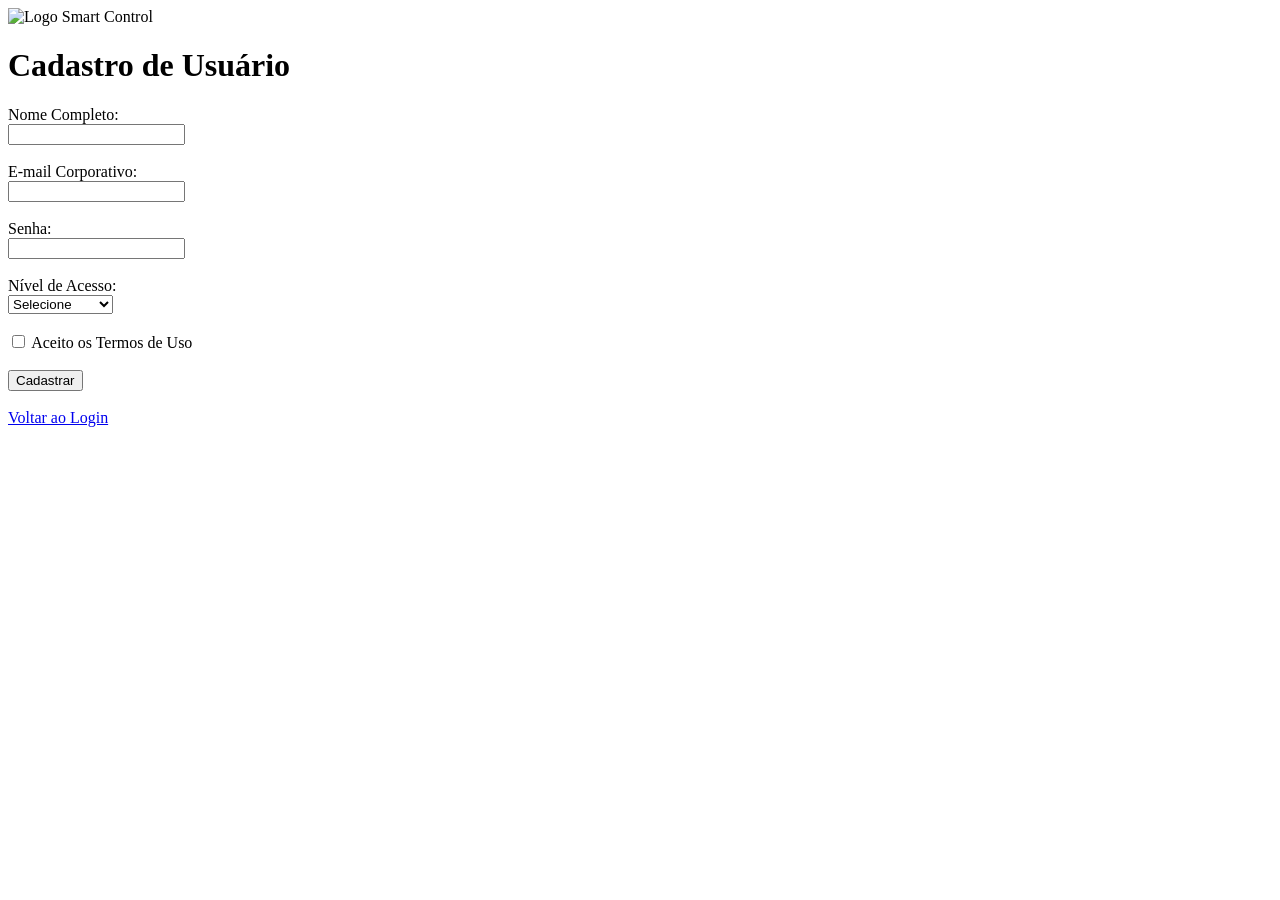
==== cadastro.html @ 5e18c0b5 "primeiro commit" ====
<!DOCTYPE html>
<html lang="pt-BR">
<head>
    <meta charset="UTF-8">
    <title>Cadastro - Smart Control</title>
</head>
<body>

    <img src="assets/images/logo.png" alt="Logo Smart Control" width="150">

    <h1>Cadastro de Usuário</h1>

    <form>

        <label for="nome">Nome Completo:</label><br>
        <input type="text" id="nome" required><br><br>

        <label for="email">E-mail Corporativo:</label><br>
        <input type="email" id="email" required><br><br>

        <label for="senha">Senha:</label><br>
        <input type="password" id="senha" minlength="8" required><br><br>

        <label for="nivel">Nível de Acesso:</label><br>
        <select id="nivel" required>
            <option value="">Selecione</option>
            <option>Administrador</option>
            <option>Gerente</option>
            <option>Usuário</option>
        </select>

        <br><br>

        <input type="checkbox" id="termos" required>
        <label for="termos">Aceito os Termos de Uso</label>

        <br><br>

        <button type="submit">Cadastrar</button>

    </form>

    <br>

    <a href="index.html">Voltar ao Login</a>

</body>
</html>
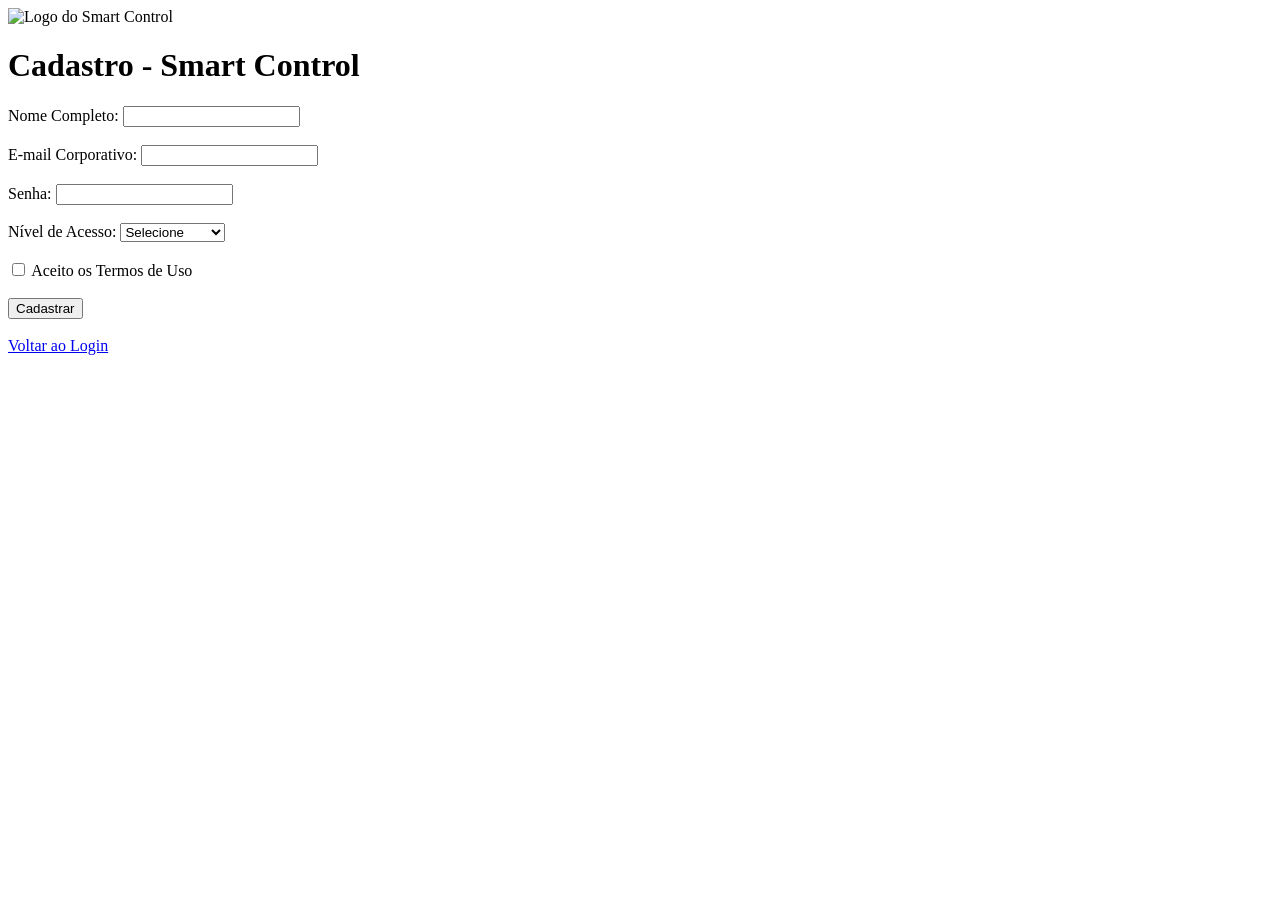
==== commit f3beb78d: "primeiro commit" ====
--- a/cadastro.html
+++ b/cadastro.html
@@ -1,48 +1,105 @@
 <!DOCTYPE html>
 <html lang="pt-BR">
+
 <head>
     <meta charset="UTF-8">
     <title>Cadastro - Smart Control</title>
 </head>
+
 <body>
 
-    <img src="assets/images/logo.png" alt="Logo Smart Control" width="150">
+    <header>
+        <img src="assets/images/logo.png" alt="Logo do Smart Control" width="150">
 
-    <h1>Cadastro de Usuário</h1>
+        <h1>Cadastro - Smart Control</h1>
+    </header>
 
-    <form>
+    <main>
 
-        <label for="nome">Nome Completo:</label><br>
-        <input type="text" id="nome" required><br><br>
+        <form>
 
-        <label for="email">E-mail Corporativo:</label><br>
-        <input type="email" id="email" required><br><br>
+            <div>
+                <label for="nome">Nome Completo:</label>
 
-        <label for="senha">Senha:</label><br>
-        <input type="password" id="senha" minlength="8" required><br><br>
+                <input
+                    type="text"
+                    id="nome"
+                    name="nome"
+                    required
+                >
+            </div>
 
-        <label for="nivel">Nível de Acesso:</label><br>
-        <select id="nivel" required>
-            <option value="">Selecione</option>
-            <option>Administrador</option>
-            <option>Gerente</option>
-            <option>Usuário</option>
-        </select>
+            <br>
 
-        <br><br>
+            <div>
+                <label for="email">E-mail Corporativo:</label>
 
-        <input type="checkbox" id="termos" required>
-        <label for="termos">Aceito os Termos de Uso</label>
+                <input
+                    type="email"
+                    id="email"
+                    name="email"
+                    required
+                >
+            </div>
 
-        <br><br>
+            <br>
 
-        <button type="submit">Cadastrar</button>
+            <div>
+                <label for="senha">Senha:</label>
 
-    </form>
+                <input
+                    type="password"
+                    id="senha"
+                    name="senha"
+                    minlength="8"
+                    required
+                >
+            </div>
 
-    <br>
+            <br>
 
-    <a href="index.html">Voltar ao Login</a>
+            <div>
+                <label for="nivel">Nível de Acesso:</label>
+
+                <select id="nivel" name="nivel" required>
+                    <option value="">Selecione</option>
+                    <option value="usuario">Usuário</option>
+                    <option value="gerente">Gerente</option>
+                    <option value="administrador">Administrador</option>
+                </select>
+            </div>
+
+            <br>
+
+            <div>
+                <input
+                    type="checkbox"
+                    id="termos"
+                    name="termos"
+                    required
+                >
+
+                <label for="termos">
+                    Aceito os Termos de Uso
+                </label>
+            </div>
+
+            <br>
+
+            <button type="submit">
+                Cadastrar
+            </button>
+
+        </form>
+
+        <br>
+
+        <a href="index.html">
+            Voltar ao Login
+        </a>
+
+    </main>
 
 </body>
+
 </html>
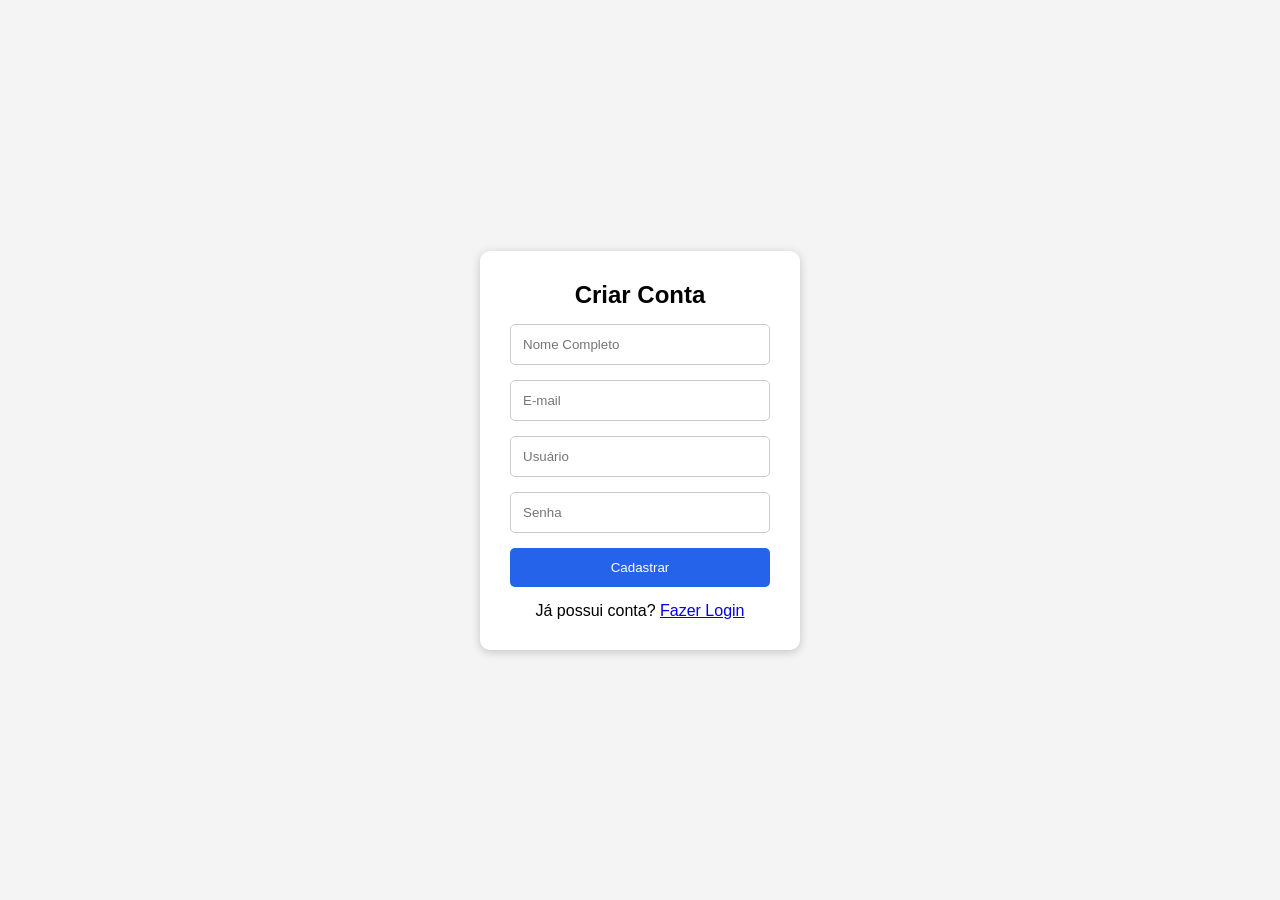
==== commit 26960597: "primeiro commit" ====
--- a/cadastro.html
+++ b/cadastro.html
@@ -1,105 +1,32 @@
 <!DOCTYPE html>
 <html lang="pt-BR">
-
 <head>
-    <meta charset="UTF-8">
-    <title>Cadastro - Smart Control</title>
+<meta charset="UTF-8">
+<meta name="viewport" content="width=device-width, initial-scale=1.0">
+<title>Cadastro - Smart Control</title>
+<link rel="stylesheet" href="style.css">
 </head>
-
 <body>
 
-    <header>
-        <img src="assets/images/logo.png" alt="Logo do Smart Control" width="150">
+<div class="login-container">
+    <form class="login-form" action="dashboard.html">
 
-        <h1>Cadastro - Smart Control</h1>
-    </header>
+        <h2>Criar Conta</h2>
 
-    <main>
+        <input type="text" placeholder="Nome Completo" required>
+        <input type="email" placeholder="E-mail" required>
+        <input type="text" placeholder="Usuário" required>
+        <input type="password" placeholder="Senha" required>
 
-        <form>
+        <button type="submit">Cadastrar</button>
 
-            <div>
-                <label for="nome">Nome Completo:</label>
+        <p>
+            Já possui conta?
+            <a href="index.html">Fazer Login</a>
+        </p>
 
-                <input
-                    type="text"
-                    id="nome"
-                    name="nome"
-                    required
-                >
-            </div>
-
-            <br>
-
-            <div>
-                <label for="email">E-mail Corporativo:</label>
-
-                <input
-                    type="email"
-                    id="email"
-                    name="email"
-                    required
-                >
-            </div>
-
-            <br>
-
-            <div>
-                <label for="senha">Senha:</label>
-
-                <input
-                    type="password"
-                    id="senha"
-                    name="senha"
-                    minlength="8"
-                    required
-                >
-            </div>
-
-            <br>
-
-            <div>
-                <label for="nivel">Nível de Acesso:</label>
-
-                <select id="nivel" name="nivel" required>
-                    <option value="">Selecione</option>
-                    <option value="usuario">Usuário</option>
-                    <option value="gerente">Gerente</option>
-                    <option value="administrador">Administrador</option>
-                </select>
-            </div>
-
-            <br>
-
-            <div>
-                <input
-                    type="checkbox"
-                    id="termos"
-                    name="termos"
-                    required
-                >
-
-                <label for="termos">
-                    Aceito os Termos de Uso
-                </label>
-            </div>
-
-            <br>
-
-            <button type="submit">
-                Cadastrar
-            </button>
-
-        </form>
-
-        <br>
-
-        <a href="index.html">
-            Voltar ao Login
-        </a>
-
-    </main>
+    </form>
+</div>
 
 </body>
-
-</html>+</html>
--- a/style.css
+++ b/style.css
@@ -0,0 +1,96 @@
+*{
+    margin:0;
+    padding:0;
+    box-sizing:border-box;
+    font-family:Arial, Helvetica, sans-serif;
+}
+
+body{
+    background:#f4f4f4;
+}
+
+/* LOGIN E CADASTRO */
+
+.login-container{
+    min-height:100vh;
+    display:flex;
+    justify-content:center;
+    align-items:center;
+}
+
+.login-form{
+    background:white;
+    width:320px;
+    padding:30px;
+    border-radius:10px;
+    display:flex;
+    flex-direction:column;
+    gap:15px;
+    box-shadow:0 2px 10px rgba(0,0,0,0.2);
+}
+
+.login-form h2{
+    text-align:center;
+}
+
+.login-form input{
+    padding:12px;
+    border:1px solid #ccc;
+    border-radius:5px;
+}
+
+.login-form button{
+    padding:12px;
+    border:none;
+    border-radius:5px;
+    background:#2563eb;
+    color:white;
+    cursor:pointer;
+}
+
+.login-form p{
+    text-align:center;
+}
+
+/* DASHBOARD */
+
+.topo{
+    background:#1f2937;
+    color:white;
+    padding:20px;
+
+    display:flex;
+    justify-content:space-between;
+    align-items:center;
+}
+
+.menu{
+    list-style:none;
+    display:flex;
+    gap:20px;
+}
+
+.menu a{
+    text-decoration:none;
+    color:white;
+}
+
+.kpis{
+    padding:25px;
+
+    display:grid;
+    grid-template-columns:repeat(auto-fit, minmax(250px, 1fr));
+    gap:1.5rem;
+}
+
+.card{
+    background:white;
+    padding:20px;
+    border-radius:10px;
+    text-align:center;
+    box-shadow:0 2px 10px rgba(0,0,0,0.15);
+}
+
+.card h3{
+    margin-bottom:10px;
+}
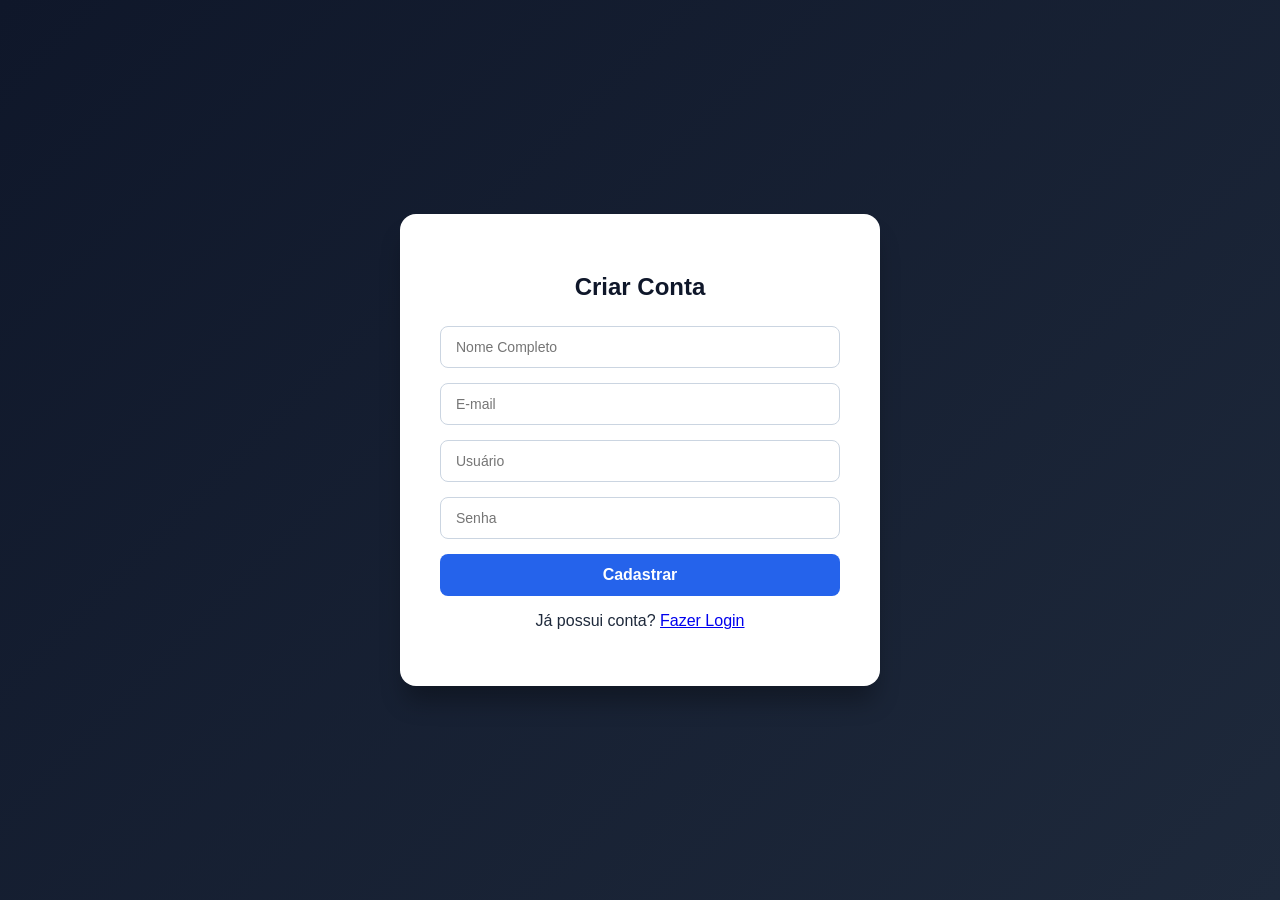
==== commit b6f3a075: "primeiro commit" ====
--- a/cadastro.html
+++ b/cadastro.html
@@ -10,13 +10,19 @@
 
 <div class="login-container">
     <form class="login-form" action="dashboard.html">
-
         <h2>Criar Conta</h2>
 
-        <input type="text" placeholder="Nome Completo" required>
-        <input type="email" placeholder="E-mail" required>
-        <input type="text" placeholder="Usuário" required>
-        <input type="password" placeholder="Senha" required>
+        <label for="nome" style="display: none;">Nome Completo</label>
+        <input type="text" id="nome" placeholder="Nome Completo" required>
+
+        <label for="email" style="display: none;">E-mail</label>
+        <input type="email" id="email" placeholder="E-mail" required>
+
+        <label for="usuario" style="display: none;">Usuário</label>
+        <input type="text" id="usuario" placeholder="Usuário" required>
+
+        <label for="senha" style="display: none;">Senha</label>
+        <input type="password" id="senha" placeholder="Senha" required>
 
         <button type="submit">Cadastrar</button>
 
@@ -24,9 +30,8 @@
             Já possui conta?
             <a href="index.html">Fazer Login</a>
         </p>
-
     </form>
 </div>
 
 </body>
-</html>
+</html>
--- a/style.css
+++ b/style.css
@@ -1,96 +1,182 @@
-*{
-    margin:0;
-    padding:0;
-    box-sizing:border-box;
-    font-family:Arial, Helvetica, sans-serif;
+:root {
+    --bg-main: #f8fafc;
+    --bg-card: #ffffff;
+    --text-main: #1e293b;
+    --header-bg: #0f172a;
+    --sidebar-bg: #1e293b;
+    --accent: #2563eb;
+    --border-color: #e2e8f0;
 }
 
-body{
-    background:#f4f4f4;
+body.dark-theme {
+    --bg-main: #0b0f19;
+    --bg-card: #131c2e;
+    --text-main: #f1f5f9;
+    --header-bg: #020617;
+    --sidebar-bg: #090d16;
+    --accent: #3b82f6;
+    --border-color: #1e293b;
 }
 
-/* LOGIN E CADASTRO */
-
-.login-container{
-    min-height:100vh;
-    display:flex;
-    justify-content:center;
-    align-items:center;
+body {
+    margin: 0;
+    font-family: 'Segoe UI', Tahoma, Geneva, Verdana, sans-serif;
+    background-color: var(--bg-main);
+    color: var(--text-main);
+    transition: background-color 0.3s ease, color 0.3s ease;
 }
 
-.login-form{
-    background:white;
-    width:320px;
-    padding:30px;
-    border-radius:10px;
-    display:flex;
-    flex-direction:column;
-    gap:15px;
-    box-shadow:0 2px 10px rgba(0,0,0,0.2);
+header {
+    display: flex;
+    justify-content: space-between;
+    align-items: center;
+    padding: 15px 25px;
+    background-color: var(--header-bg);
+    color: #ffffff;
+    box-shadow: 0 4px 6px -1px rgba(0, 0, 0, 0.1);
 }
 
-.login-form h2{
-    text-align:center;
+header button {
+    padding: 8px 14px;
+    cursor: pointer;
+    background-color: rgba(255, 255, 255, 0.1);
+    color: #ffffff;
+    border: 1px solid rgba(255, 255, 255, 0.2);
+    border-radius: 6px;
+    font-weight: 600;
+    transition: 0.2s;
 }
 
-.login-form input{
-    padding:12px;
-    border:1px solid #ccc;
-    border-radius:5px;
+header button:hover {
+    background-color: rgba(255, 255, 255, 0.2);
 }
 
-.login-form button{
-    padding:12px;
-    border:none;
-    border-radius:5px;
-    background:#2563eb;
-    color:white;
-    cursor:pointer;
+.layout-container {
+    display: flex;
 }
 
-.login-form p{
-    text-align:center;
+aside {
+    width: 240px;
+    background-color: var(--sidebar-bg);
+    color: #ffffff;
+    padding: 20px;
+    min-height: calc(100vh - 65px);
+    box-shadow: 2px 0 5px rgba(0,0,0,0.05);
 }
 
-/* DASHBOARD */
-
-.topo{
-    background:#1f2937;
-    color:white;
-    padding:20px;
-
-    display:flex;
-    justify-content:space-between;
-    align-items:center;
+aside h3 {
+    font-size: 0.85rem;
+    text-transform: uppercase;
+    letter-spacing: 1px;
+    color: #94a3b8;
+    margin-bottom: 15px;
 }
 
-.menu{
-    list-style:none;
-    display:flex;
-    gap:20px;
+aside ul li a {
+    color: #cbd5e1;
+    text-decoration: none;
+    display: block;
+    padding: 10px 12px;
+    border-radius: 6px;
+    transition: 0.2s;
 }
 
-.menu a{
-    text-decoration:none;
-    color:white;
+aside ul li a:hover {
+    background-color: rgba(255, 255, 255, 0.1);
+    color: #ffffff;
 }
 
-.kpis{
-    padding:25px;
-
-    display:grid;
-    grid-template-columns:repeat(auto-fit, minmax(250px, 1fr));
-    gap:1.5rem;
+main {
+    flex: 1;
+    padding: 30px;
 }
 
-.card{
-    background:white;
-    padding:20px;
-    border-radius:10px;
-    text-align:center;
-    box-shadow:0 2px 10px rgba(0,0,0,0.15);
+.dashboard-grid {
+    display: grid;
+    grid-template-columns: repeat(auto-fit, minmax(220px, 1fr));
+    gap: 20px;
+    margin-bottom: 30px;
 }
 
-.card h3{
-    margin-bottom:10px;
+.item-tabela {
+    background-color: var(--bg-card);
+    padding: 20px;
+    border-radius: 10px;
+    border: 1px solid var(--border-color);
+    box-shadow: 0 4px 6px -1px rgba(0, 0, 0, 0.02);
+    transition: transform 0.2s, box-shadow 0.2s;
+}
+
+.item-tabela:hover {
+    transform: translateY(-2px);
+    box-shadow: 0 10px 15px -3px rgba(0, 0, 0, 0.05);
+}
+
+.status-badge {
+    display: inline-block;
+    padding: 4px 10px;
+    border-radius: 20px;
+    font-size: 0.75rem;
+    font-weight: bold;
+    text-transform: uppercase;
+    margin-top: 10px;
+}
+.status-ativo { background-color: #dcfce7; color: #166534; }
+.status-inativo { background-color: #f1f5f9; color: #475569; }
+.status-alerta { background-color: #fee2e2; color: #991b1b; animation: pulse 1.5s infinite; }
+
+@keyframes pulse {
+    0% { opacity: 1; }
+    50% { opacity: 0.5; }
+    100% { opacity: 1; }
+}
+
+.login-container {
+    display: flex;
+    justify-content: center;
+    align-items: center;
+    min-height: 100vh;
+    background: linear-gradient(135deg, #0f172a, #1e293b);
+}
+
+.login-form {
+    background: #ffffff;
+    padding: 40px;
+    width: 100%;
+    max-width: 400px;
+    border-radius: 16px;
+    box-shadow: 0 20px 25px -5px rgba(0, 0, 0, 0.3);
+    text-align: center;
+}
+
+.login-form h2 {
+    margin-bottom: 25px;
+    color: #0f172a;
+}
+
+.login-form input, .login-form select {
+    width: 100%;
+    padding: 12px 15px;
+    margin-bottom: 15px;
+    border: 1px solid #cbd5e1;
+    border-radius: 8px;
+    box-sizing: border-box;
+    font-size: 14px;
+}
+
+.login-form button {
+    width: 100%;
+    padding: 12px;
+    background: var(--accent);
+    color: white;
+    border: none;
+    border-radius: 8px;
+    cursor: pointer;
+    font-size: 16px;
+    font-weight: 600;
+    transition: background 0.2s;
+}
+
+.login-form button:hover {
+    background: #1d4ed8;
 }
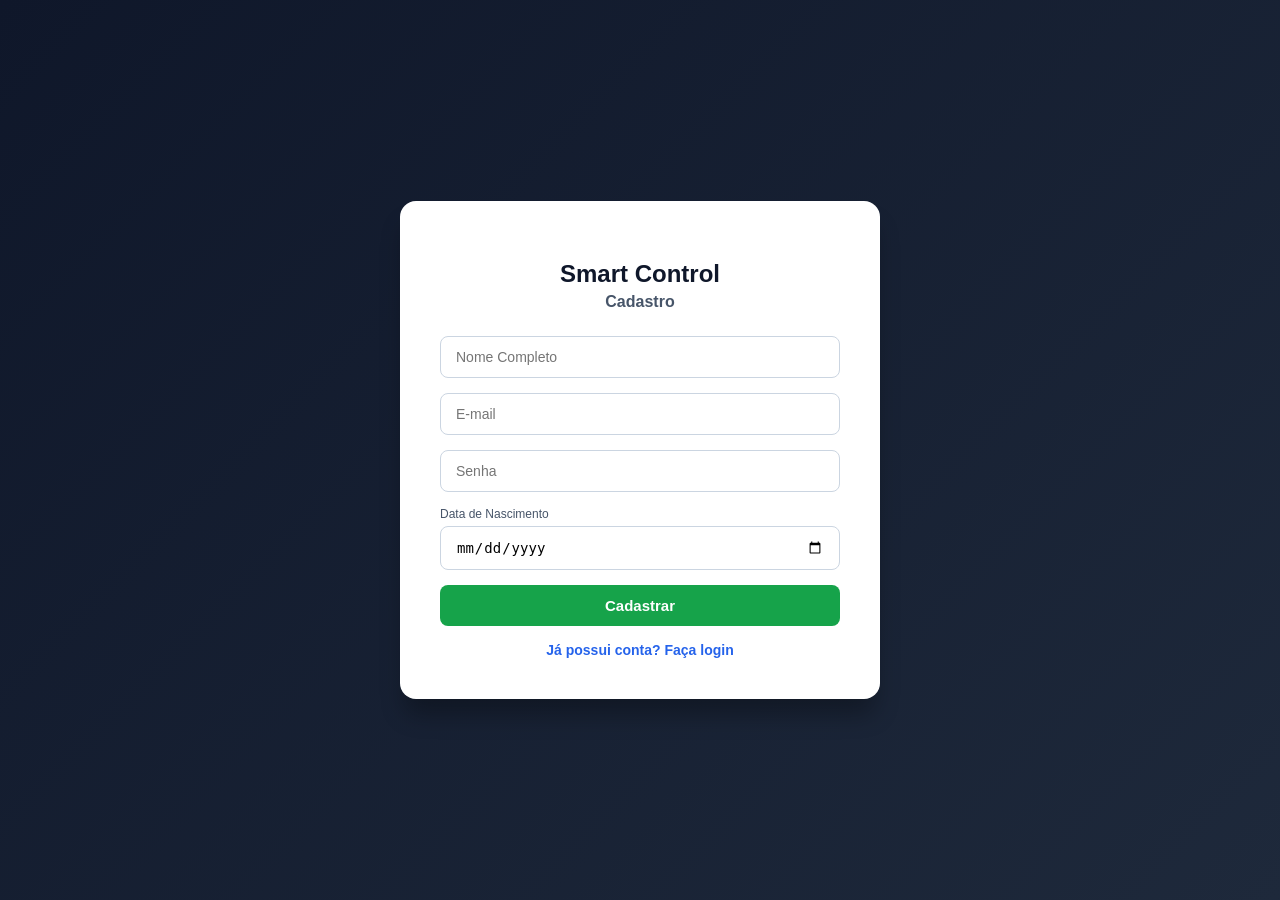
==== commit b04f4631: "primeiro commit" ====
--- a/cadastro.html
+++ b/cadastro.html
@@ -10,26 +10,23 @@
 
 <div class="login-container">
     <form class="login-form" action="dashboard.html">
-        <h2>Criar Conta</h2>
+        <h2>Smart Control</h2>
+        <p style="margin-top: 0; margin-bottom: 25px; font-weight: bold; color: #475569;">Cadastro</p>
 
-        <label for="nome" style="display: none;">Nome Completo</label>
         <input type="text" id="nome" placeholder="Nome Completo" required>
+        <input type="email" id="email" placeholder="E-mail" required>
+        <input type="password" id="senha" placeholder="Senha" required>
+        
+        <label for="dataNascimento" style="display: block; text-align: left; font-size: 12px; color: #475569; margin-bottom: 5px;">Data de Nascimento</label>
+        <input type="date" id="dataNascimento" required>
 
-        <label for="email" style="display: none;">E-mail</label>
-        <input type="email" id="email" placeholder="E-mail" required>
+        <div style="margin-bottom: 15px;">
+            <button type="submit" style="background: #16a34a; color: white; padding: 12px; border: none; border-radius: 8px; cursor: pointer; width: 100%; font-size: 15px; font-weight: bold;">Cadastrar</button>
+        </div>
 
-        <label for="usuario" style="display: none;">Usuário</label>
-        <input type="text" id="usuario" placeholder="Usuário" required>
-
-        <label for="senha" style="display: none;">Senha</label>
-        <input type="password" id="senha" placeholder="Senha" required>
-
-        <button type="submit">Cadastrar</button>
-
-        <p>
-            Já possui conta?
-            <a href="index.html">Fazer Login</a>
-        </p>
+        <div>
+            <a href="index.html" style="color: #2563eb; text-decoration: none; font-weight: bold; font-size: 14px;">Já possui conta? Faça login</a>
+        </div>
     </form>
 </div>
 
--- a/style.css
+++ b/style.css
@@ -91,25 +91,12 @@
     padding: 30px;
 }
 
-.dashboard-grid {
-    display: grid;
-    grid-template-columns: repeat(auto-fit, minmax(220px, 1fr));
-    gap: 20px;
-    margin-bottom: 30px;
-}
-
 .item-tabela {
     background-color: var(--bg-card);
     padding: 20px;
     border-radius: 10px;
     border: 1px solid var(--border-color);
     box-shadow: 0 4px 6px -1px rgba(0, 0, 0, 0.02);
-    transition: transform 0.2s, box-shadow 0.2s;
-}
-
-.item-tabela:hover {
-    transform: translateY(-2px);
-    box-shadow: 0 10px 15px -3px rgba(0, 0, 0, 0.05);
 }
 
 .status-badge {
@@ -123,13 +110,7 @@
 }
 .status-ativo { background-color: #dcfce7; color: #166534; }
 .status-inativo { background-color: #f1f5f9; color: #475569; }
-.status-alerta { background-color: #fee2e2; color: #991b1b; animation: pulse 1.5s infinite; }
-
-@keyframes pulse {
-    0% { opacity: 1; }
-    50% { opacity: 0.5; }
-    100% { opacity: 1; }
-}
+.status-alerta { background-color: #fee2e2; color: #991b1b; }
 
 .login-container {
     display: flex;
@@ -150,11 +131,11 @@
 }
 
 .login-form h2 {
-    margin-bottom: 25px;
+    margin-bottom: 5px;
     color: #0f172a;
 }
 
-.login-form input, .login-form select {
+.login-form input {
     width: 100%;
     padding: 12px 15px;
     margin-bottom: 15px;
@@ -162,21 +143,4 @@
     border-radius: 8px;
     box-sizing: border-box;
     font-size: 14px;
-}
-
-.login-form button {
-    width: 100%;
-    padding: 12px;
-    background: var(--accent);
-    color: white;
-    border: none;
-    border-radius: 8px;
-    cursor: pointer;
-    font-size: 16px;
-    font-weight: 600;
-    transition: background 0.2s;
-}
-
-.login-form button:hover {
-    background: #1d4ed8;
 }
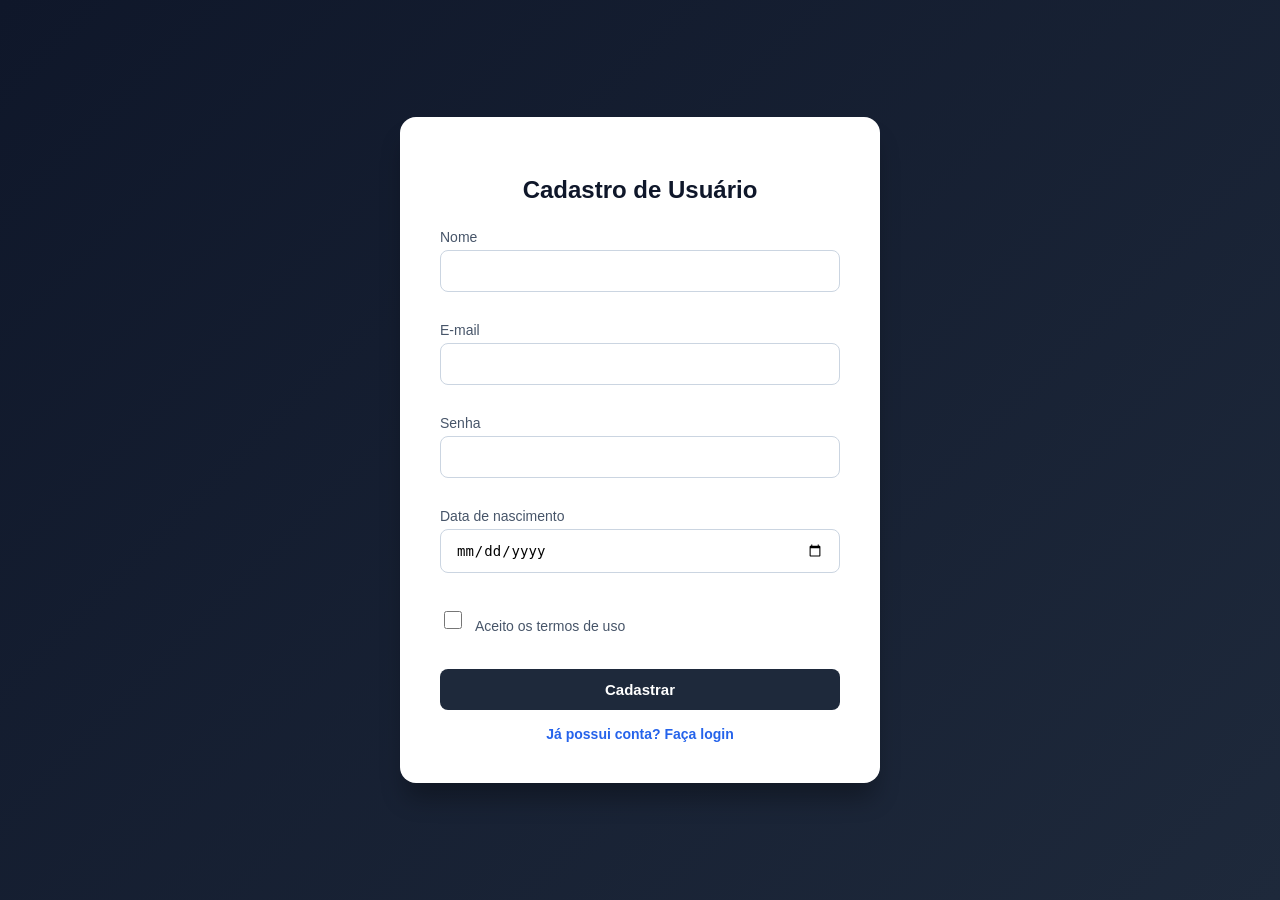
==== commit 88174ee8: "primeiro commit" ====
--- a/cadastro.html
+++ b/cadastro.html
@@ -9,22 +9,39 @@
 <body>
 
 <div class="login-container">
-    <form class="login-form" action="dashboard.html">
-        <h2>Smart Control</h2>
-        <p style="margin-top: 0; margin-bottom: 25px; font-weight: bold; color: #475569;">Cadastro</p>
-
-        <input type="text" id="nome" placeholder="Nome Completo" required>
-        <input type="email" id="email" placeholder="E-mail" required>
-        <input type="password" id="senha" placeholder="Senha" required>
-        
-        <label for="dataNascimento" style="display: block; text-align: left; font-size: 12px; color: #475569; margin-bottom: 5px;">Data de Nascimento</label>
-        <input type="date" id="dataNascimento" required>
+    <form class="login-form" action="dashboard.html" style="text-align: left;">
+        <h2 style="text-align: center; margin-bottom: 25px; color: #0f172a;">Cadastro de Usuário</h2>
 
         <div style="margin-bottom: 15px;">
-            <button type="submit" style="background: #16a34a; color: white; padding: 12px; border: none; border-radius: 8px; cursor: pointer; width: 100%; font-size: 15px; font-weight: bold;">Cadastrar</button>
+            <label for="nome" style="display: block; font-size: 14px; color: #475569; margin-bottom: 5px;">Nome</label>
+            <input type="text" id="nome" required style="width: 100%; padding: 12px 15px; border: 1px solid #cbd5e1; border-radius: 8px; box-sizing: border-box; font-size: 14px;">
         </div>
 
-        <div>
+        <div style="margin-bottom: 15px;">
+            <label for="email" style="display: block; font-size: 14px; color: #475569; margin-bottom: 5px;">E-mail</label>
+            <input type="email" id="email" required style="width: 100%; padding: 12px 15px; border: 1px solid #cbd5e1; border-radius: 8px; box-sizing: border-box; font-size: 14px;">
+        </div>
+
+        <div style="margin-bottom: 15px;">
+            <label for="senha" style="display: block; font-size: 14px; color: #475569; margin-bottom: 5px;">Senha</label>
+            <input type="password" id="senha" required style="width: 100%; padding: 12px 15px; border: 1px solid #cbd5e1; border-radius: 8px; box-sizing: border-box; font-size: 14px;">
+        </div>
+
+        <div style="margin-bottom: 20px;">
+            <label for="dataNascimento" style="display: block; font-size: 14px; color: #475569; margin-bottom: 5px;">Data de nascimento</label>
+            <input type="date" id="dataNascimento" required style="width: 100%; padding: 12px 15px; border: 1px solid #cbd5e1; border-radius: 8px; box-sizing: border-box; font-size: 14px; background: #ffffff;">
+        </div>
+
+        <div style="display: flex; align-items: center; gap: 10px; margin-bottom: 25px;">
+            <input type="checkbox" id="termos" required style="width: 18px; height: 18px; cursor: pointer;">
+            <label for="termos" style="font-size: 14px; color: #475569; cursor: pointer;">Aceito os termos de uso</label>
+        </div>
+
+        <div style="text-align: center; margin-bottom: 15px;">
+            <button type="submit" style="background: #1e293b; color: white; padding: 12px 30px; border: none; border-radius: 8px; cursor: pointer; font-size: 15px; font-weight: bold; width: 100%;">Cadastrar</button>
+        </div>
+
+        <div style="text-align: center;">
             <a href="index.html" style="color: #2563eb; text-decoration: none; font-weight: bold; font-size: 14px;">Já possui conta? Faça login</a>
         </div>
     </form>
